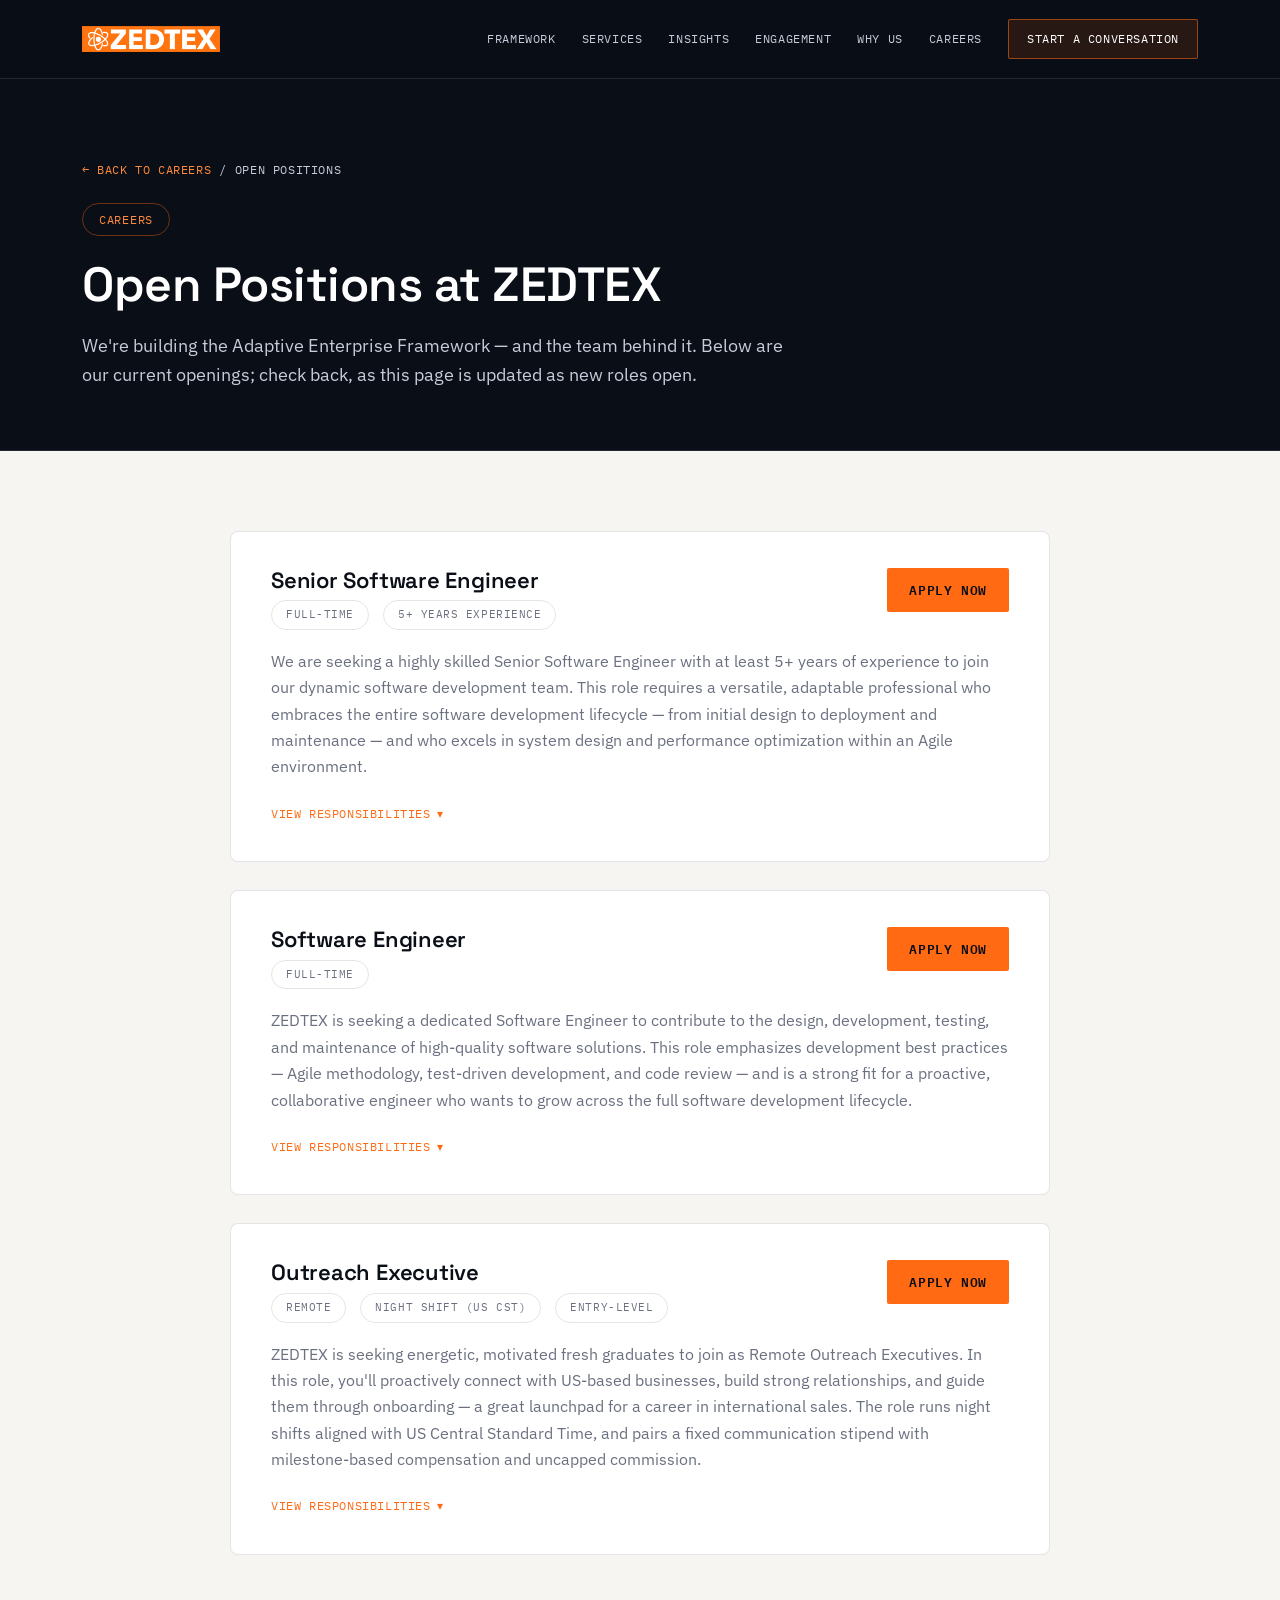
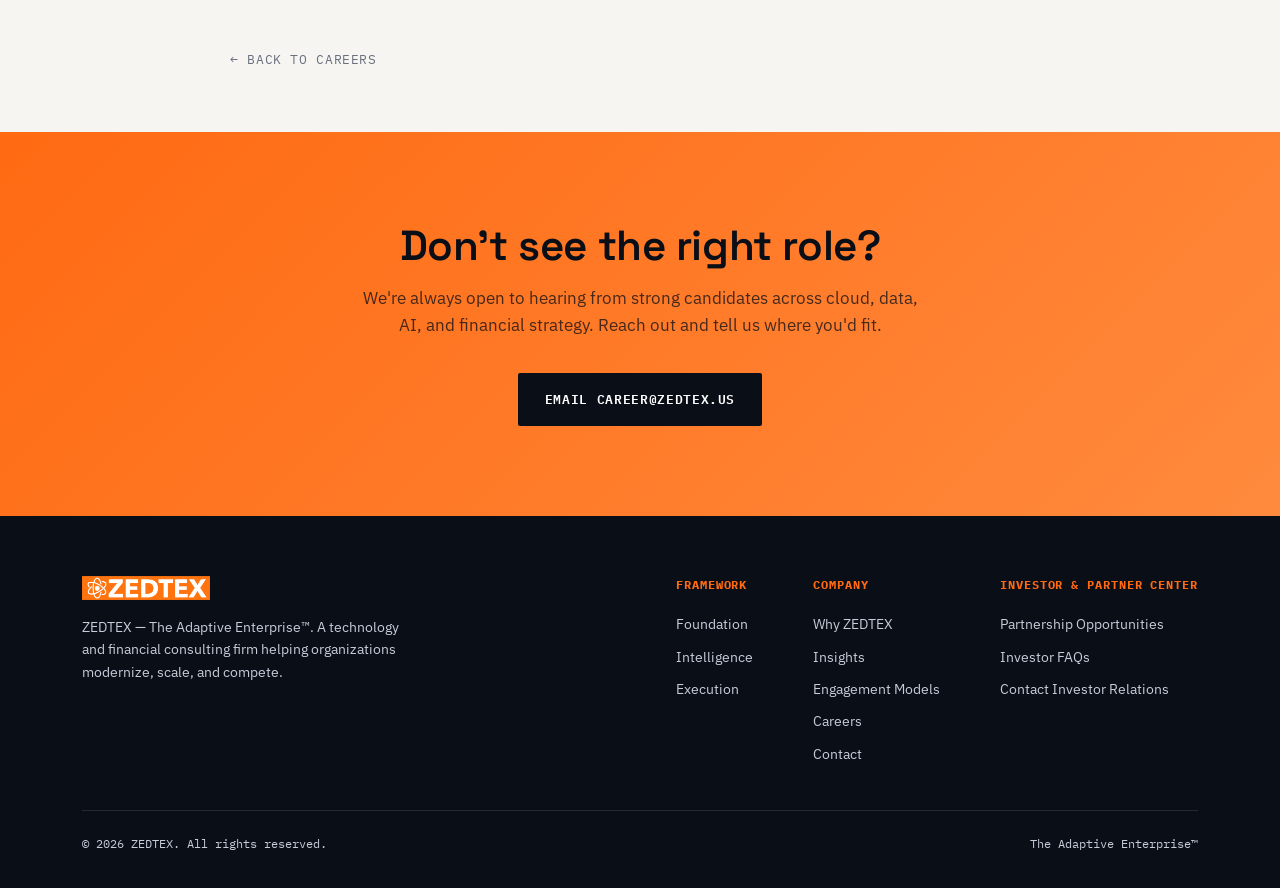
==== open-positions.html @ 7d9b707e "First formal release with MVP" ====
<!DOCTYPE html>
<html lang="en">
<head>
<meta charset="UTF-8">
<meta name="viewport" content="width=device-width, initial-scale=1.0">
<title>Open Positions — ZEDTEX Careers</title>
<meta name="description" content="Current open roles at ZEDTEX — join our technology and financial consulting team.">
<link rel="preconnect" href="https://fonts.googleapis.com">
<link rel="preconnect" href="https://fonts.gstatic.com" crossorigin>
<link href="https://fonts.googleapis.com/css2?family=Space+Grotesk:wght@500;600;700&family=IBM+Plex+Sans:wght@400;500;600&family=IBM+Plex+Mono:wght@400;500&display=swap" rel="stylesheet">
<link rel="stylesheet" href="assets/style.css">
</head>
<body>

<!-- ============ NAV ============ -->
<nav class="nav">
  <div class="wrap">
    <a href="index.html#top" class="nav-logo"><img src="assets/logo.png" alt="ZEDTEX"></a>
    <button class="nav-toggle" id="navToggle" aria-label="Toggle menu"><span></span><span></span><span></span></button>
    <div class="nav-links" id="navLinks">
      <a href="index.html#framework">Framework</a>
      <a href="index.html#deliver">Services</a>
      <a href="index.html#insights">Insights</a>
      <a href="index.html#engage">Engagement</a>
      <a href="index.html#why">Why Us</a>
      <a href="index.html#careers">Careers</a>
      <a href="index.html#contact" class="nav-cta js-open-contact">Start a Conversation</a>
    </div>
  </div>
</nav>

<!-- ============ HERO ============ -->
<header class="article-hero">
  <div class="wrap">
    <div class="article-crumb">
      <a href="index.html#careers">← Back to Careers</a>
      <span>/</span>
      <span>Open Positions</span>
    </div>
    <span class="tag">Careers</span>
    <h1>Open Positions at ZEDTEX</h1>
    <p class="article-dek">We're building the Adaptive Enterprise Framework — and the team behind it. Below are our current openings; check back, as this page is updated as new roles open.</p>
  </div>
</header>

<!-- ============ JOBS ============ -->
<section class="article-body">
  <div class="wrap">
    <div class="jobs-list">

      <!-- JOB 1 -->
      <article class="job-card">
        <div class="job-head">
          <div>
            <h2 class="job-title">Senior Software Engineer</h2>
            <div class="job-meta">
              <span>Full-Time</span>
              <span>5+ Years Experience</span>
            </div>
          </div>
          <a class="job-apply" href="mailto:career@zedtex.us?subject=Application%20for%20Senior%20Software%20Engineer&body=Hi%20ZEDTEX%20team%2C%0D%0A%0D%0AI%27d%20like%20to%20apply%20for%20the%20Senior%20Software%20Engineer%20role.%0D%0A%0D%0AName%3A%20%0D%0APhone%3A%20%0D%0ALinkedIn%2FPortfolio%3A%20%0D%0A%0D%0APlease%20find%20my%20resume%20attached.%0D%0A%0D%0AThanks%2C">Apply Now</a>
        </div>
        <p>We are seeking a highly skilled Senior Software Engineer with at least 5+ years of experience to join our dynamic software development team. This role requires a versatile, adaptable professional who embraces the entire software development lifecycle — from initial design to deployment and maintenance — and who excels in system design and performance optimization within an Agile environment.</p>
        <button class="job-toggle" aria-expanded="false">View responsibilities <span class="chev" aria-hidden="true">▾</span></button>
        <ul class="job-responsibilities">
          <li>Design and implement scalable, high-performance software systems according to business and technical requirements.</li>
          <li>Participate actively in sprint planning sessions, ensuring accurate estimation and timely delivery of user stories and tasks.</li>
          <li>Conduct rigorous code reviews to maintain code quality, security, and adherence to established best practices.</li>
          <li>Optimize software performance through profiling, analysis, and refactoring to improve responsiveness and efficiency.</li>
          <li>Promote and uphold Agile methodologies, encouraging continuous integration and continuous deployment practices.</li>
          <li>Stay current with emerging technologies and industry trends to evaluate and integrate relevant tools and approaches.</li>
          <li>Identify and resolve technical challenges proactively, ensuring minimal disruption to project timelines.</li>
          <li>Document system designs, architecture decisions, and coding standards to facilitate team communication and onboarding.</li>
        </ul>
      </article>

      <!-- JOB 2 -->
      <article class="job-card">
        <div class="job-head">
          <div>
            <h2 class="job-title">Software Engineer</h2>
            <div class="job-meta">
              <span>Full-Time</span>
            </div>
          </div>
          <a class="job-apply" href="mailto:career@zedtex.us?subject=Application%20for%20Software%20Engineer&body=Hi%20ZEDTEX%20team%2C%0D%0A%0D%0AI%27d%20like%20to%20apply%20for%20the%20Software%20Engineer%20role.%0D%0A%0D%0AName%3A%20%0D%0APhone%3A%20%0D%0ALinkedIn%2FPortfolio%3A%20%0D%0A%0D%0APlease%20find%20my%20resume%20attached.%0D%0A%0D%0AThanks%2C">Apply Now</a>
        </div>
        <p>ZEDTEX is seeking a dedicated Software Engineer to contribute to the design, development, testing, and maintenance of high-quality software solutions. This role emphasizes development best practices — Agile methodology, test-driven development, and code review — and is a strong fit for a proactive, collaborative engineer who wants to grow across the full software development lifecycle.</p>
        <button class="job-toggle" aria-expanded="false">View responsibilities <span class="chev" aria-hidden="true">▾</span></button>
        <ul class="job-responsibilities">
          <li>Develop, test, and maintain reliable repositories following the full development lifecycle.</li>
          <li>Implement test-driven development practices to ensure code quality and reduce defects.</li>
          <li>Participate in code reviews to uphold coding standards, identify issues, and share knowledge with peers.</li>
          <li>Collaborate with product managers, designers, and other engineers to deliver features according to requirements.</li>
          <li>Apply Agile methodology principles by actively engaging in sprint planning, daily stand-ups, and retrospectives.</li>
          <li>Document software design, code changes, and processes to maintain clear technical records.</li>
          <li>Adhere to company policies, security standards, and quality assurance processes throughout the development cycle.</li>
        </ul>
      </article>

      <!-- JOB 3 -->
      <article class="job-card">
        <div class="job-head">
          <div>
            <h2 class="job-title">Outreach Executive</h2>
            <div class="job-meta">
              <span>Remote</span>
              <span>Night Shift (US CST)</span>
              <span>Entry-Level</span>
            </div>
          </div>
          <a class="job-apply" href="mailto:career@zedtex.us?subject=Application%20for%20Outreach%20Executive&body=Hi%20ZEDTEX%20team%2C%0D%0A%0D%0AI%27d%20like%20to%20apply%20for%20the%20Outreach%20Executive%20role.%0D%0A%0D%0AName%3A%20%0D%0APhone%3A%20%0D%0ALinkedIn%2FPortfolio%3A%20%0D%0A%0D%0APlease%20find%20my%20resume%20attached.%0D%0A%0D%0AThanks%2C">Apply Now</a>
        </div>
        <p>ZEDTEX is seeking energetic, motivated fresh graduates to join as Remote Outreach Executives. In this role, you'll proactively connect with US-based businesses, build strong relationships, and guide them through onboarding — a great launchpad for a career in international sales. The role runs night shifts aligned with US Central Standard Time, and pairs a fixed communication stipend with milestone-based compensation and uncapped commission.</p>
        <button class="job-toggle" aria-expanded="false">View responsibilities <span class="chev" aria-hidden="true">▾</span></button>
        <ul class="job-responsibilities">
          <li>Initiate outbound calls and messages to US-based businesses to generate new business leads.</li>
          <li>Build authentic relationships with prospective clients by understanding their needs and offering tailored onboarding assistance.</li>
          <li>Guide interested businesses through all stages of the onboarding process to ensure a smooth, positive experience.</li>
          <li>Maintain organized, accurate records of all lead interactions, managing the pipeline from initial contact through final sign-up in the CRM.</li>
          <li>Coordinate outreach activities during night shifts to align with US Central Standard Time and maximize engagement.</li>
          <li>Utilize CRM tools, including HubSpot, to track progress, update contact information, and monitor lead status.</li>
          <li>Collaborate with internal teams to provide feedback on customer needs and improve engagement and onboarding workflows.</li>
          <li>Participate in training sessions to stay knowledgeable about the US market and enhance sales technique.</li>
        </ul>
      </article>

    </div>

    <div style="max-width:820px; margin:44px auto 0;">
      <a href="index.html#careers" class="article-back">← Back to Careers</a>
    </div>
  </div>
</section>

<!-- ============ CTA ============ -->
<section class="cta" id="contact">
  <div class="wrap">
    <h2>Don't see the right role?</h2>
    <p>We're always open to hearing from strong candidates across cloud, data, AI, and financial strategy. Reach out and tell us where you'd fit.</p>
    <a href="mailto:career@zedtex.us?subject=General%20Application" class="btn btn-primary">Email career@zedtex.us</a>
  </div>
</section>

<!-- ============ FOOTER ============ -->
<footer>
  <div class="wrap">
    <div class="foot-top">
      <div>
        <img src="assets/logo.png" alt="ZEDTEX">
        <p>ZEDTEX — The Adaptive Enterprise™. A technology and financial consulting firm helping organizations modernize, scale, and compete.</p>
      </div>
      <div class="foot-links">
        <div class="foot-col">
          <b>Framework</b>
          <a href="index.html#framework">Foundation</a>
          <a href="index.html#framework">Intelligence</a>
          <a href="index.html#framework">Execution</a>
        </div>
        <div class="foot-col">
          <b>Company</b>
          <a href="index.html#why">Why ZEDTEX</a>
          <a href="index.html#insights">Insights</a>
          <a href="index.html#engage">Engagement Models</a>
          <a href="index.html#careers">Careers</a>
          <a href="index.html#contact">Contact</a>
        </div>
        <div class="foot-col">
          <b>Investor &amp; Partner Center</b>
          <a href="index.html#why">Partnership Opportunities</a>
          <a href="index.html#insights">Investor FAQs</a>
          <a href="index.html#engage">Contact Investor Relations</a>
        </div>
      </div>
    </div>
    <div class="foot-bottom">
      <span>© 2026 ZEDTEX. All rights reserved.</span>
      <span>The Adaptive Enterprise™</span>
    </div>
  </div>
</footer>

<!-- ============ CONTACT MODAL ============ -->
<div class="modal-overlay" id="contactOverlay" aria-hidden="true">
  <div class="modal" role="dialog" aria-modal="true" aria-labelledby="contactModalTitle">
    <button class="modal-close" id="contactClose" aria-label="Close">✕</button>

    <div class="modal-head">
      <span class="eyebrow on-dark">Start a Conversation</span>
      <h3 id="contactModalTitle">Tell us about your organization.</h3>
      <p>Share a few details and we'll route your message to our team at <b>info@zedtex.us</b>.</p>
    </div>

    <form id="contactForm" class="modal-form" novalidate>
      <label>
        <span>Full Name <em>*</em></span>
        <input type="text" name="name" id="cf-name" required autocomplete="name">
      </label>
      <label>
        <span>Email <em>*</em></span>
        <input type="email" name="email" id="cf-email" required autocomplete="email">
      </label>
      <label>
        <span>Phone <em class="optional">(optional)</em></span>
        <input type="tel" name="phone" id="cf-phone" autocomplete="tel">
      </label>
      <label>
        <span>Message <em>*</em></span>
        <textarea name="message" id="cf-message" rows="4" required></textarea>
      </label>

      <div class="modal-error" id="contactError" hidden>Please fill in your name, email, and message.</div>

      <button type="submit" class="btn btn-primary modal-submit">Send Message</button>
      <p class="modal-note">This opens your email app with your message pre-filled, addressed to info@zedtex.us — just hit send from there.</p>
    </form>
  </div>
</div>

<script src="assets/script.js"></script>
</body>
</html>
---- assets/style.css ----
/* ================================
   ZEDTEX — The Adaptive Enterprise
   Design tokens
================================= */
:root{
  --ink:        #0A0E17;   /* primary dark bg */
  --ink-2:      #121826;   /* raised dark surface */
  --ink-3:      #1B2333;   /* border/divider on dark */
  --paper:      #F6F5F1;   /* light bg */
  --paper-2:    #ECEAE3;   /* raised light surface */
  --slate:      #2A2E3A;   /* body text on light */
  --slate-soft: #6B7080;   /* muted text on light */
  --mist:       #C7CCDA;   /* muted text on dark */
  --orange:     #FF6A12;   /* brand */
  --orange-2:   #FF8A3D;   /* brand hover/lighter */
  --cyan:       #3FE3D0;   /* data/tech accent */
  --line-light: rgba(42,46,58,0.12);
  --line-dark:  rgba(199,204,218,0.14);

  --f-display: 'Space Grotesk', 'Arial Narrow', sans-serif;
  --f-body:    'IBM Plex Sans', -apple-system, sans-serif;
  --f-mono:    'IBM Plex Mono', ui-monospace, monospace;

  --container: 1180px;
}

*{box-sizing:border-box; margin:0; padding:0;}
html{scroll-behavior:smooth;}
body{
  font-family:var(--f-body);
  background:var(--paper);
  color:var(--slate);
  line-height:1.6;
  -webkit-font-smoothing:antialiased;
  overflow-x:hidden;
}
img{max-width:100%; display:block;}
a{color:inherit; text-decoration:none;}
ul{list-style:none;}
section{position:relative;}
.wrap{
  max-width:var(--container);
  margin:0 auto;
  padding:0 32px;
}
@media (max-width:640px){ .wrap{padding:0 20px;} }

.eyebrow{
  font-family:var(--f-mono);
  font-size:12px;
  letter-spacing:0.18em;
  text-transform:uppercase;
  color:var(--orange);
  display:flex;
  align-items:center;
  gap:10px;
  margin-bottom:16px;
}
.eyebrow::before{
  content:'';
  width:22px; height:1px;
  background:var(--orange);
  display:inline-block;
}
.eyebrow.on-dark{ color:var(--orange-2); }

h1,h2,h3,h4{
  font-family:var(--f-display);
  font-weight:600;
  letter-spacing:-0.01em;
  color:var(--ink);
}
.on-dark h1, .on-dark h2, .on-dark h3, .on-dark p{ color:#fff; }

h2{ font-size:clamp(28px,3.4vw,42px); line-height:1.12; }
h2 .accent{ color:var(--orange); }
p.lede{ font-size:18px; color:var(--slate-soft); max-width:640px; }
.on-dark p.lede{ color:var(--mist); }

/* ---------- Nav ---------- */
.nav{
  position:fixed; top:0; left:0; right:0; z-index:100;
  background:rgba(10,14,23,0.82);
  backdrop-filter:blur(10px);
  border-bottom:1px solid var(--line-dark);
}
.nav .wrap{
  display:flex; align-items:center; justify-content:space-between;
  height:78px;
}
.nav-logo img{ height:26px; width:auto; }
.nav-links{ display:flex; gap:26px; align-items:center; }
.nav-links a{
  font-family:var(--f-mono);
  font-size:12px;
  letter-spacing:0.05em;
  text-transform:uppercase;
  color:var(--mist);
  transition:color .2s ease;
  white-space:nowrap;
}
.nav-links a:hover{ color:#fff; }
.nav-cta{
  border:1px solid rgba(255,106,18,0.55);
  padding:9px 18px;
  border-radius:2px;
  color:#fff !important;
  background:rgba(255,106,18,0.12);
}
.nav-cta:hover{ background:var(--orange); border-color:var(--orange); }
.nav-toggle{ display:none; }

@media (max-width:1040px){
  .nav-links{
    position:fixed; top:78px; left:0; right:0;
    background:var(--ink); flex-direction:column; align-items:flex-start;
    gap:0; padding:8px 24px 20px;
    border-bottom:1px solid var(--line-dark);
    transform:translateY(-140%); transition:transform .3s ease;
  }
  .nav-links.open{ transform:translateY(0); }
  .nav-links a{ padding:14px 0; width:100%; border-bottom:1px solid var(--line-dark); }
  .nav-toggle{
    display:flex; flex-direction:column; gap:5px; background:none; border:0; cursor:pointer; padding:8px;
  }
  .nav-toggle span{ width:22px; height:2px; background:#fff; display:block; }
}

/* ---------- Hero ---------- */
.hero{
  background:
    radial-gradient(1100px 600px at 78% -10%, rgba(255,106,18,0.16), transparent 60%),
    radial-gradient(900px 500px at 15% 110%, rgba(63,227,208,0.10), transparent 55%),
    var(--ink);
  padding:170px 0 110px;
  overflow:hidden;
  border-bottom:1px solid var(--line-dark);
}
.hero .wrap{
  display:grid;
  grid-template-columns:1.15fr 0.85fr;
  gap:56px;
  align-items:center;
}
.hero-copy h1{
  font-size:clamp(40px,5.4vw,68px);
  line-height:1.03;
  color:#fff;
}
.hero-copy h1 span{ color:var(--orange); }
.hero-copy p.lede{ margin:26px 0 38px; }
.hero-tag{
  font-family:var(--f-mono);
  font-size:13px;
  color:var(--cyan);
  margin-top:34px;
  letter-spacing:0.02em;
}
.hero-ctas{ display:flex; gap:16px; flex-wrap:wrap; }
.btn{
  font-family:var(--f-mono);
  font-size:13px;
  letter-spacing:0.05em;
  text-transform:uppercase;
  padding:15px 26px;
  border-radius:2px;
  display:inline-flex;
  align-items:center;
  gap:10px;
  cursor:pointer;
  border:1px solid transparent;
  transition:transform .18s ease, background .18s ease, border-color .18s ease;
}
.btn:hover{ transform:translateY(-2px); }
.btn-primary{ background:var(--orange); color:#0A0E17; font-weight:600; }
.btn-primary:hover{ background:var(--orange-2); }
.btn-ghost{ border-color:rgba(255,255,255,0.25); color:#fff; }
.btn-ghost:hover{ border-color:#fff; }
.btn-ghost.dark{ border-color:var(--line-light); color:var(--ink); }
.btn-ghost.dark:hover{ border-color:var(--ink); }

.hero-visual{ position:relative; }
.hero-visual .frame{
  position:relative;
  border-radius:6px;
  overflow:hidden;
  border:1px solid var(--line-dark);
  box-shadow:0 40px 90px -30px rgba(0,0,0,0.65);
}
.hero-visual img{ width:100%; height:100%; object-fit:cover; opacity:0.96; }
.hero-visual .frame::after{
  content:'';
  position:absolute; inset:0;
  background:linear-gradient(180deg, rgba(10,14,23,0) 40%, rgba(10,14,23,0.85) 100%);
}
.hero-visual-cap{
  position:absolute; left:20px; right:20px; bottom:16px; z-index:2;
  font-family:var(--f-mono); font-size:11.5px; letter-spacing:0.05em;
  color:var(--mist); text-transform:uppercase;
  display:flex; justify-content:space-between;
}
.hero-stats{
  display:flex; gap:34px; margin-top:44px; flex-wrap:wrap;
}
.hero-stats div{ border-left:1px solid var(--line-dark); padding-left:16px; }
.hero-stats b{ display:block; font-family:var(--f-display); font-size:26px; color:#fff; }
.hero-stats span{ font-family:var(--f-mono); font-size:11.5px; color:var(--mist); text-transform:uppercase; letter-spacing:0.04em; }

@media (max-width:900px){
  .hero .wrap{ grid-template-columns:1fr; }
  .hero{ padding:140px 0 70px; }
}

/* ---------- Intro / context ---------- */
.intro{ padding:110px 0; background:var(--paper); }
.intro-grid{
  display:grid;
  grid-template-columns:0.9fr 1.1fr;
  gap:64px;
}
.intro-body p{ color:var(--slate-soft); font-size:16.5px; margin-bottom:18px; }
.intro-body p:last-child{ margin-bottom:0; }
@media (max-width:860px){ .intro-grid{ grid-template-columns:1fr; gap:28px; } }

/* ---------- Vision / Mission ---------- */
.vm{ background:var(--ink); padding:100px 0; border-top:1px solid var(--line-dark); border-bottom:1px solid var(--line-dark); }
.vm-grid{ display:grid; grid-template-columns:1fr 1fr; gap:2px; background:var(--line-dark); border:1px solid var(--line-dark); }
.vm-card{ background:var(--ink); padding:48px 44px; }
.vm-card .num{ font-family:var(--f-mono); color:var(--orange); font-size:13px; letter-spacing:0.1em; margin-bottom:18px; display:block; }
.vm-card h3{ font-size:24px; margin-bottom:16px; color:#fff; }
.vm-card p{ color:var(--mist); font-size:15.5px; }
@media (max-width:760px){ .vm-grid{ grid-template-columns:1fr; } }

/* ---------- Framework (pyramid layers) ---------- */
.framework{ padding:120px 0 100px; background:var(--paper); }
.framework-head{ display:flex; justify-content:space-between; align-items:flex-end; gap:40px; margin-bottom:64px; flex-wrap:wrap; }

.stack{ position:relative; }
.stack::before{ /* the "highway" connecting line */
  content:'';
  position:absolute;
  left:29px; top:14px; bottom:14px;
  width:2px;
  background:linear-gradient(180deg, var(--cyan), var(--orange));
  opacity:0.35;
}
.layer{
  position:relative;
  display:grid;
  grid-template-columns:60px 1fr 340px;
  gap:36px;
  align-items:start;
  padding:34px 0;
  border-bottom:1px solid var(--line-light);
}
.layer:first-child{ padding-top:0; }
.layer:last-child{ border-bottom:none; }
.layer-marker{
  width:60px; height:60px;
  border-radius:50%;
  background:var(--ink);
  border:1px solid var(--line-dark);
  display:flex; align-items:center; justify-content:center;
  font-family:var(--f-mono); font-size:11px; color:var(--cyan);
  letter-spacing:0.04em;
  text-align:center;
  flex-direction:column;
  position:relative; z-index:1;
}
.layer-marker b{ color:#fff; font-size:15px; display:block; font-family:var(--f-display); }
.layer-body h3{ font-size:24px; margin-bottom:6px; }
.layer-body .layer-alias{ font-family:var(--f-mono); font-size:12px; color:var(--orange); text-transform:uppercase; letter-spacing:0.08em; margin-bottom:14px; display:block; }
.layer-body p{ color:var(--slate-soft); font-size:15.5px; max-width:600px; }
.layer-figure{ align-self:center; border-radius:4px; overflow:hidden; border:1px solid var(--line-light); }
.layer-figure img{ width:100%; }
@media (max-width:900px){
  .layer{ grid-template-columns:44px 1fr; }
  .layer-figure{ grid-column:1/-1; margin-top:14px; max-width:340px; }
  .stack::before{ left:21px; }
  .layer-marker{ width:44px; height:44px; font-size:9px; }
  .layer-marker b{ font-size:12px; }
}

/* ---------- Deliverables ---------- */
.deliver{ background:var(--ink-2); padding:110px 0; border-top:1px solid var(--line-dark); }
.deliver h2{ color:#fff; }
.deliver-grid{ max-width:760px; }
.deliver-list{ display:grid; grid-template-columns:1fr 1fr; gap:0; border-top:1px solid var(--line-dark); margin-top:36px; }
.deliver-list li{
  padding:16px 4px;
  border-bottom:1px solid var(--line-dark);
  font-size:14.5px;
  color:var(--mist);
  display:flex; gap:12px; align-items:baseline;
}
.deliver-list li::before{
  content:'—';
  color:var(--orange);
  font-family:var(--f-mono);
}
@media (max-width:640px){
  .deliver-list{ grid-template-columns:1fr; }
}

/* ---------- Figure (annotated image block) ---------- */
.figure{ margin-top:96px; padding-top:80px; border-top:1px solid var(--line-dark); }
.figure-caption{ max-width:680px; margin:0 auto 44px; text-align:center; }
.figure-caption h3{ font-size:clamp(24px,2.6vw,32px); margin:14px 0 16px; color:#fff; }
.figure-caption p{ color:var(--mist); font-size:15.5px; }
.figure-caption .eyebrow{ justify-content:center; }
.figure-media{
  border-radius:6px; overflow:hidden; border:1px solid var(--line-dark);
  box-shadow:0 40px 90px -35px rgba(0,0,0,0.65);
  max-width:960px; margin:0 auto;
}
.figure-legend{
  display:grid; grid-template-columns:repeat(3,1fr); gap:32px;
  max-width:960px; margin:44px auto 0;
  padding-top:36px; border-top:1px solid var(--line-dark);
}
.figure-legend .tag{
  font-family:var(--f-mono); font-size:11px; letter-spacing:0.08em; text-transform:uppercase;
  color:var(--cyan); display:block; margin-bottom:10px;
}
.figure-legend b{ display:block; color:#fff; font-family:var(--f-display); font-size:16px; margin-bottom:8px; line-height:1.3; }
.figure-legend p{ color:var(--mist); font-size:13.5px; }
@media (max-width:820px){
  .figure-legend{ grid-template-columns:1fr; gap:26px; }
}

/* ---------- Industries ---------- */
.industries{ padding:70px 0; background:var(--ink-2); border-top:1px solid var(--line-dark); }
.chip-row{ display:flex; flex-wrap:wrap; gap:14px; }
.chip{
  font-family:var(--f-mono); font-size:12.5px; letter-spacing:0.04em; text-transform:uppercase;
  color:var(--mist); border:1px solid var(--line-dark); padding:12px 20px; border-radius:30px;
}
.chip b{ color:var(--orange); font-weight:600; }

/* ---------- Contact Modal ---------- */
.modal-overlay{
  position:fixed; inset:0; z-index:200;
  background:rgba(6,8,14,0.72);
  backdrop-filter:blur(4px);
  display:flex; align-items:center; justify-content:center;
  padding:24px;
  opacity:0; visibility:hidden;
  transition:opacity .25s ease, visibility .25s ease;
}
.modal-overlay.open{ opacity:1; visibility:visible; }

.modal{
  position:relative;
  width:100%; max-width:460px;
  max-height:90vh;
  overflow-y:auto;
  background:var(--ink-2);
  border:1px solid var(--line-dark);
  border-radius:8px;
  padding:40px 36px 32px;
  transform:translateY(16px);
  transition:transform .25s ease;
  box-shadow:0 60px 120px -30px rgba(0,0,0,0.7);
}
.modal-overlay.open .modal{ transform:translateY(0); }

.modal-close{
  position:absolute; top:18px; right:18px;
  width:34px; height:34px; border-radius:50%;
  background:transparent; border:1px solid var(--line-dark); color:var(--mist);
  cursor:pointer; font-size:14px;
  display:flex; align-items:center; justify-content:center;
  transition:background .2s ease, color .2s ease, border-color .2s ease;
}
.modal-close:hover{ background:var(--orange); border-color:var(--orange); color:#0A0E17; }

.modal-head .eyebrow{ margin-bottom:14px; }
.modal-head h3{ color:#fff; font-size:24px; margin-bottom:10px; }
.modal-head p{ color:var(--mist); font-size:14.5px; margin-bottom:26px; }
.modal-head p b{ color:#fff; }

.modal-form{ display:flex; flex-direction:column; gap:16px; }
.modal-form label{ display:flex; flex-direction:column; gap:7px; }
.modal-form label span{
  font-family:var(--f-mono); font-size:11.5px; letter-spacing:0.06em; text-transform:uppercase;
  color:var(--mist);
}
.modal-form label em{ color:var(--orange-2); font-style:normal; }
.modal-form label em.optional{ color:var(--mist); }
.modal-form input, .modal-form textarea{
  font-family:var(--f-body); font-size:15px;
  background:var(--ink); border:1px solid var(--line-dark); border-radius:4px;
  padding:12px 14px; color:#fff;
  transition:border-color .2s ease;
  resize:vertical;
}
.modal-form input:focus, .modal-form textarea:focus{
  outline:none; border-color:var(--orange);
}
.modal-error{
  font-family:var(--f-mono); font-size:12.5px; color:#FF8A8A;
  background:rgba(255,80,80,0.08); border:1px solid rgba(255,80,80,0.25);
  padding:10px 12px; border-radius:4px;
}
.modal-submit{ justify-content:center; margin-top:6px; }
.modal-note{ font-size:12.5px; color:var(--mist); text-align:center; margin-top:4px; }

@media (max-width:480px){
  .modal{ padding:32px 22px 26px; }
}

/* ---------- Insights Carousel ---------- */
.insights{ background:var(--ink); padding:110px 0 120px; border-top:1px solid var(--line-dark); overflow:hidden; }
.insights-head{
  display:flex; justify-content:space-between; align-items:flex-end; gap:32px;
  margin-bottom:48px; flex-wrap:wrap;
}
.insights-head .lede{ margin-top:18px; }
.insights-nav{ display:flex; gap:10px; flex-shrink:0; }
.insights-arrow{
  width:48px; height:48px; border-radius:50%;
  border:1px solid var(--line-dark);
  background:transparent;
  color:#fff;
  font-size:16px;
  cursor:pointer;
  display:flex; align-items:center; justify-content:center;
  transition:background .2s ease, border-color .2s ease, transform .15s ease;
}
.insights-arrow:hover{ background:var(--orange); border-color:var(--orange); transform:translateY(-2px); }
.insights-arrow:disabled{ opacity:0.3; cursor:default; }
.insights-arrow:disabled:hover{ background:transparent; border-color:var(--line-dark); transform:none; }

.insights-track-wrap{ margin:0 -32px; padding:0 32px; }
.insights-track{
  display:flex;
  gap:24px;
  overflow-x:auto;
  scroll-snap-type:x proximity;
  scroll-behavior:smooth;
  -ms-overflow-style:none;
  scrollbar-width:none;
  padding-bottom:4px;
}
.insights-track::-webkit-scrollbar{ display:none; }

.insight-card{
  flex:0 0 auto;
  width:280px;
  scroll-snap-align:start;
  border:1px solid var(--line-dark);
  border-radius:6px;
  overflow:hidden;
  background:var(--ink-2);
  transition:transform .2s ease, border-color .2s ease;
}
.insight-card:hover{ transform:translateY(-6px); border-color:rgba(255,106,18,0.4); }
.insight-thumb{
  height:170px;
  position:relative;
  background-size:cover;
}
.insight-thumb::after{
  content:'';
  position:absolute; inset:0;
  background-image:url("data:image/svg+xml;utf8,<svg xmlns='http://www.w3.org/2000/svg' width='120' height='120'><filter id='n'><feTurbulence type='fractalNoise' baseFrequency='0.9' numOctaves='2' stitchTiles='stitch'/></filter><rect width='100%25' height='100%25' filter='url(%23n)' opacity='0.35'/></svg>");
  mix-blend-mode:overlay;
  opacity:0.5;
}
.thumb-a{ background:linear-gradient(150deg, #FF6A12, #7A2E06 70%); }
.thumb-b{ background:linear-gradient(150deg, #123B45, #3FE3D0 120%); }
.thumb-c{ background:linear-gradient(150deg, #1B2333, #4A5578); }
.thumb-d{ background:linear-gradient(150deg, #FF8A3D, #1B2333 85%); }
.thumb-logo{ background:var(--orange); }
.thumb-logo::after{ display:none; }
.thumb-logo img{ width:100%; height:100%; object-fit:cover; display:block; }

.insight-card-link{ display:flex; flex-direction:column; }
.insight-card-link:hover .insight-thumb{ filter:brightness(1.08); }
.insight-read{
  display:flex; align-items:center; gap:6px;
  font-family:var(--f-mono); font-size:11.5px; letter-spacing:0.04em; text-transform:uppercase;
  color:var(--orange-2);
  margin:0 20px 20px; padding-top:14px;
  border-top:1px solid var(--line-dark);
}
.insight-card-link:hover .insight-read{ color:#fff; }
.insight-read .arrow{ transition:transform .2s ease; }
.insight-card-link:hover .insight-read .arrow{ transform:translateX(4px); }

.insight-card .tag{
  display:inline-block;
  font-family:var(--f-mono); font-size:11px; letter-spacing:0.06em; text-transform:uppercase;
  color:var(--orange-2);
  margin:20px 20px 10px;
}
.insight-card h3{
  font-size:16.5px; line-height:1.35; color:#fff;
  margin:0 20px 22px;
  font-weight:500;
}
@media (max-width:640px){
  .insight-card{ width:240px; }
  .insights-nav{ order:-1; }
}

/* ---------- Careers ---------- */
.careers{ background:var(--ink-2); padding:100px 0; border-top:1px solid var(--line-dark); border-bottom:1px solid var(--line-dark); }
.careers-grid{ display:grid; grid-template-columns:1fr 1fr; gap:50px; align-items:center; }
.careers-copy p{ color:var(--mist); font-size:16px; margin-bottom:24px; max-width:440px; }
@media (max-width:760px){ .careers-grid{ grid-template-columns:1fr; } }
/* Fix visibility by setting main text to white */
.careers h2, 
.text-white {
  color: #ffffff;
}

/* Accent color for 'with us' matching your logo/eyebrow orange */
.accent-orange {
  color: #ff6b00; /* Use your exact brand orange hex code */
}

/* ---------- Engagement ---------- */
.engage{ padding:120px 0; background:var(--paper); }
.engage-grid{ display:grid; grid-template-columns:repeat(3,1fr); gap:28px; margin-top:56px; }
.engage-card{
  background:#fff; border:1px solid var(--line-light); border-radius:6px;
  padding:38px 32px; position:relative;
  transition:transform .2s ease, box-shadow .2s ease;
}
.engage-card:hover{ transform:translateY(-6px); box-shadow:0 30px 60px -30px rgba(10,14,23,0.25); }
.engage-card .tag{ font-family:var(--f-mono); font-size:11.5px; color:var(--orange); text-transform:uppercase; letter-spacing:0.08em; }
.engage-card h3{ font-size:20px; margin:14px 0 12px; }
.engage-card p{ color:var(--slate-soft); font-size:14.5px; }
@media (max-width:900px){ .engage-grid{ grid-template-columns:1fr; } }

/* ---------- Why ZEDTEX ---------- */
.why{ background:var(--ink); padding:120px 0; border-top:1px solid var(--line-dark); }
.why-copy h2{ color:#fff; }
.why-grid{ display:grid; grid-template-columns:1fr 1fr; gap:60px; align-items:center; }
.why-copy p{ color:var(--mist); font-size:16.5px; margin-bottom:20px; }
.why-traits{ display:grid; grid-template-columns:1fr 1fr; gap:20px 30px; margin-top:10px; }
.why-traits div{ border-top:1px solid var(--line-dark); padding-top:14px; }
.why-traits b{ display:block; color:#fff; font-family:var(--f-display); font-size:17px; margin-bottom:4px; }
.why-traits span{ color:var(--mist); font-size:13.5px; }
@media (max-width:900px){ .why-grid{ grid-template-columns:1fr; } }

/* ---------- CTA ---------- */
.cta{
  background:linear-gradient(135deg, #FF6A12, #FF8A3D);
  padding:90px 0;
  text-align:center;
}
.cta h2{ color:#0A0E17; }
.cta p{ color:rgba(10,14,23,0.75); font-size:17px; margin:16px auto 34px; max-width:560px; }
.cta .btn-primary{ background:#0A0E17; color:#fff; }
.cta .btn-primary:hover{ background:#1B2333; }

/* ---------- Footer ---------- */
footer{ background:var(--ink); padding:60px 0 34px; }
.foot-top{ display:flex; justify-content:space-between; flex-wrap:wrap; gap:40px; padding-bottom:40px; border-bottom:1px solid var(--line-dark); }
.foot-top img{ height:24px; margin-bottom:16px; }
.foot-top p{ color:var(--mist); font-size:14px; max-width:340px; }
.foot-links{ display:flex; gap:60px; flex-wrap:wrap; }
.foot-col b{ font-family:var(--f-mono); font-size:11.5px; color:var(--orange); text-transform:uppercase; letter-spacing:0.08em; display:block; margin-bottom:14px; }
.foot-col a{ display:block; color:var(--mist); font-size:14px; padding:5px 0; }
.foot-col a:hover{ color:#fff; }
.foot-bottom{ display:flex; justify-content:space-between; padding-top:24px; font-family:var(--f-mono); font-size:11.5px; color:var(--mist); flex-wrap:wrap; gap:10px; }

/* ================================
   Article Pages (assets/../articles/*.html)
================================= */
.article-hero{
  background:var(--ink);
  padding:160px 0 60px;
  border-bottom:1px solid var(--line-dark);
}
.article-crumb{
  font-family:var(--f-mono); font-size:12px; letter-spacing:0.05em; text-transform:uppercase;
  color:var(--mist); margin-bottom:24px; display:flex; align-items:center; gap:8px;
}
.article-crumb a{ color:var(--orange-2); }
.article-crumb a:hover{ color:#fff; }
.article-hero .tag{
  display:inline-block;
  font-family:var(--f-mono); font-size:12px; letter-spacing:0.06em; text-transform:uppercase;
  color:var(--orange-2); border:1px solid rgba(255,106,18,0.4); border-radius:30px;
  padding:6px 16px; margin-bottom:22px;
}
.article-hero h1{
  color:#fff; font-size:clamp(30px,4.2vw,48px); line-height:1.12; max-width:820px;
}
.article-dek{ color:var(--mist); font-size:18px; max-width:720px; margin-top:20px; }
.article-meta{
  display:flex; gap:24px; flex-wrap:wrap;
  margin-top:34px; padding-top:24px; border-top:1px solid var(--line-dark);
  font-family:var(--f-mono); font-size:12px; color:var(--mist); text-transform:uppercase; letter-spacing:0.04em;
}
.article-meta b{ color:#fff; font-family:var(--f-display); text-transform:none; letter-spacing:0; font-size:14px; }

.article-body{ background:var(--paper); padding:80px 0 60px; }
.article-body-inner{ max-width:720px; margin:0 auto; }
.article-body-inner p{ color:var(--slate); font-size:17px; line-height:1.75; margin-bottom:24px; }
.article-body-inner h2{
  color:var(--ink); font-size:24px; margin:48px 0 18px;
}
.article-body-inner h2 .num{ color:var(--orange); margin-right:10px; }
.article-body-inner ul{ margin:0 0 28px; padding-left:0; }
.article-body-inner ul li{
  position:relative; padding-left:26px; margin-bottom:14px;
  color:var(--slate); font-size:16px; line-height:1.6;
}
.article-body-inner ul li::before{
  content:'—'; position:absolute; left:0; color:var(--orange); font-family:var(--f-mono);
}
.article-body-inner ul li b{ color:var(--ink); }
.article-pull{
  border-left:3px solid var(--orange);
  padding:6px 0 6px 24px;
  margin:36px 0;
  font-family:var(--f-display);
  font-size:21px; line-height:1.5;
  color:var(--ink);
}
.article-divider{ border:none; border-top:1px solid var(--line-light); margin:48px 0; }
.article-contact-block p{ color:var(--slate-soft); font-size:15px; margin-bottom:4px; }
.article-contact-block b{ color:var(--ink); }

.article-back{
  display:inline-flex; align-items:center; gap:8px;
  font-family:var(--f-mono); font-size:12.5px; text-transform:uppercase; letter-spacing:0.05em;
  color:var(--slate-soft); margin-top:50px;
}
.article-back:hover{ color:var(--orange); }

@media (max-width:640px){
  .article-hero{ padding:140px 0 44px; }
  .article-body{ padding:56px 0 40px; }
}

/* ================================
   Open Positions Page
================================= */
.jobs-list{ max-width:820px; margin:0 auto; display:flex; flex-direction:column; gap:28px; }
.job-card{
  background:#fff; border:1px solid var(--line-light); border-radius:8px;
  padding:36px 40px;
}
.job-head{
  display:flex; justify-content:space-between; align-items:flex-start; gap:24px;
  flex-wrap:wrap; margin-bottom:18px;
}
.job-title{ font-size:22px; color:var(--ink); margin-bottom:8px; }
.job-meta{ display:flex; gap:14px; flex-wrap:wrap; }
.job-meta span{
  font-family:var(--f-mono); font-size:11px; letter-spacing:0.05em; text-transform:uppercase;
  color:var(--slate-soft); border:1px solid var(--line-light); border-radius:30px; padding:5px 14px;
}
.job-apply{
  flex-shrink:0;
  font-family:var(--f-mono); font-size:12.5px; letter-spacing:0.05em; text-transform:uppercase;
  background:var(--orange); color:#0A0E17; font-weight:600;
  padding:12px 22px; border-radius:2px;
  display:inline-flex; align-items:center; gap:8px;
  transition:background .2s ease, transform .2s ease;
}
.job-apply:hover{ background:var(--orange-2); transform:translateY(-2px); }

.job-card p{ color:var(--slate-soft); font-size:15.5px; line-height:1.7; margin-bottom:20px; }
.job-toggle{
  font-family:var(--f-mono); font-size:12px; letter-spacing:0.05em; text-transform:uppercase;
  color:var(--orange); cursor:pointer; display:inline-flex; align-items:center; gap:6px;
  background:none; border:none; padding:0;
}
.job-toggle .chev{ transition:transform .2s ease; }
.job-toggle[aria-expanded="true"] .chev{ transform:rotate(180deg); }
.job-responsibilities{
  margin-top:20px; padding-top:20px; border-top:1px solid var(--line-light);
  display:none;
}
.job-responsibilities.open{ display:block; }
.job-responsibilities li{
  position:relative; padding-left:22px; margin-bottom:12px;
  color:var(--slate); font-size:14.5px; line-height:1.6;
}
.job-responsibilities li::before{
  content:'—'; position:absolute; left:0; color:var(--orange); font-family:var(--f-mono);
}
@media (max-width:640px){
  .job-card{ padding:28px 24px; }
  .job-head{ flex-direction:column; }
  .job-apply{ width:100%; justify-content:center; }
}
/* reveal on scroll */
.reveal{ opacity:0; transform:translateY(24px); transition:opacity .7s ease, transform .7s ease; }
.reveal.show{ opacity:1; transform:none; }

@media (prefers-reduced-motion:reduce){
  .reveal{ opacity:1; transform:none; transition:none; }
  html{ scroll-behavior:auto; }
}
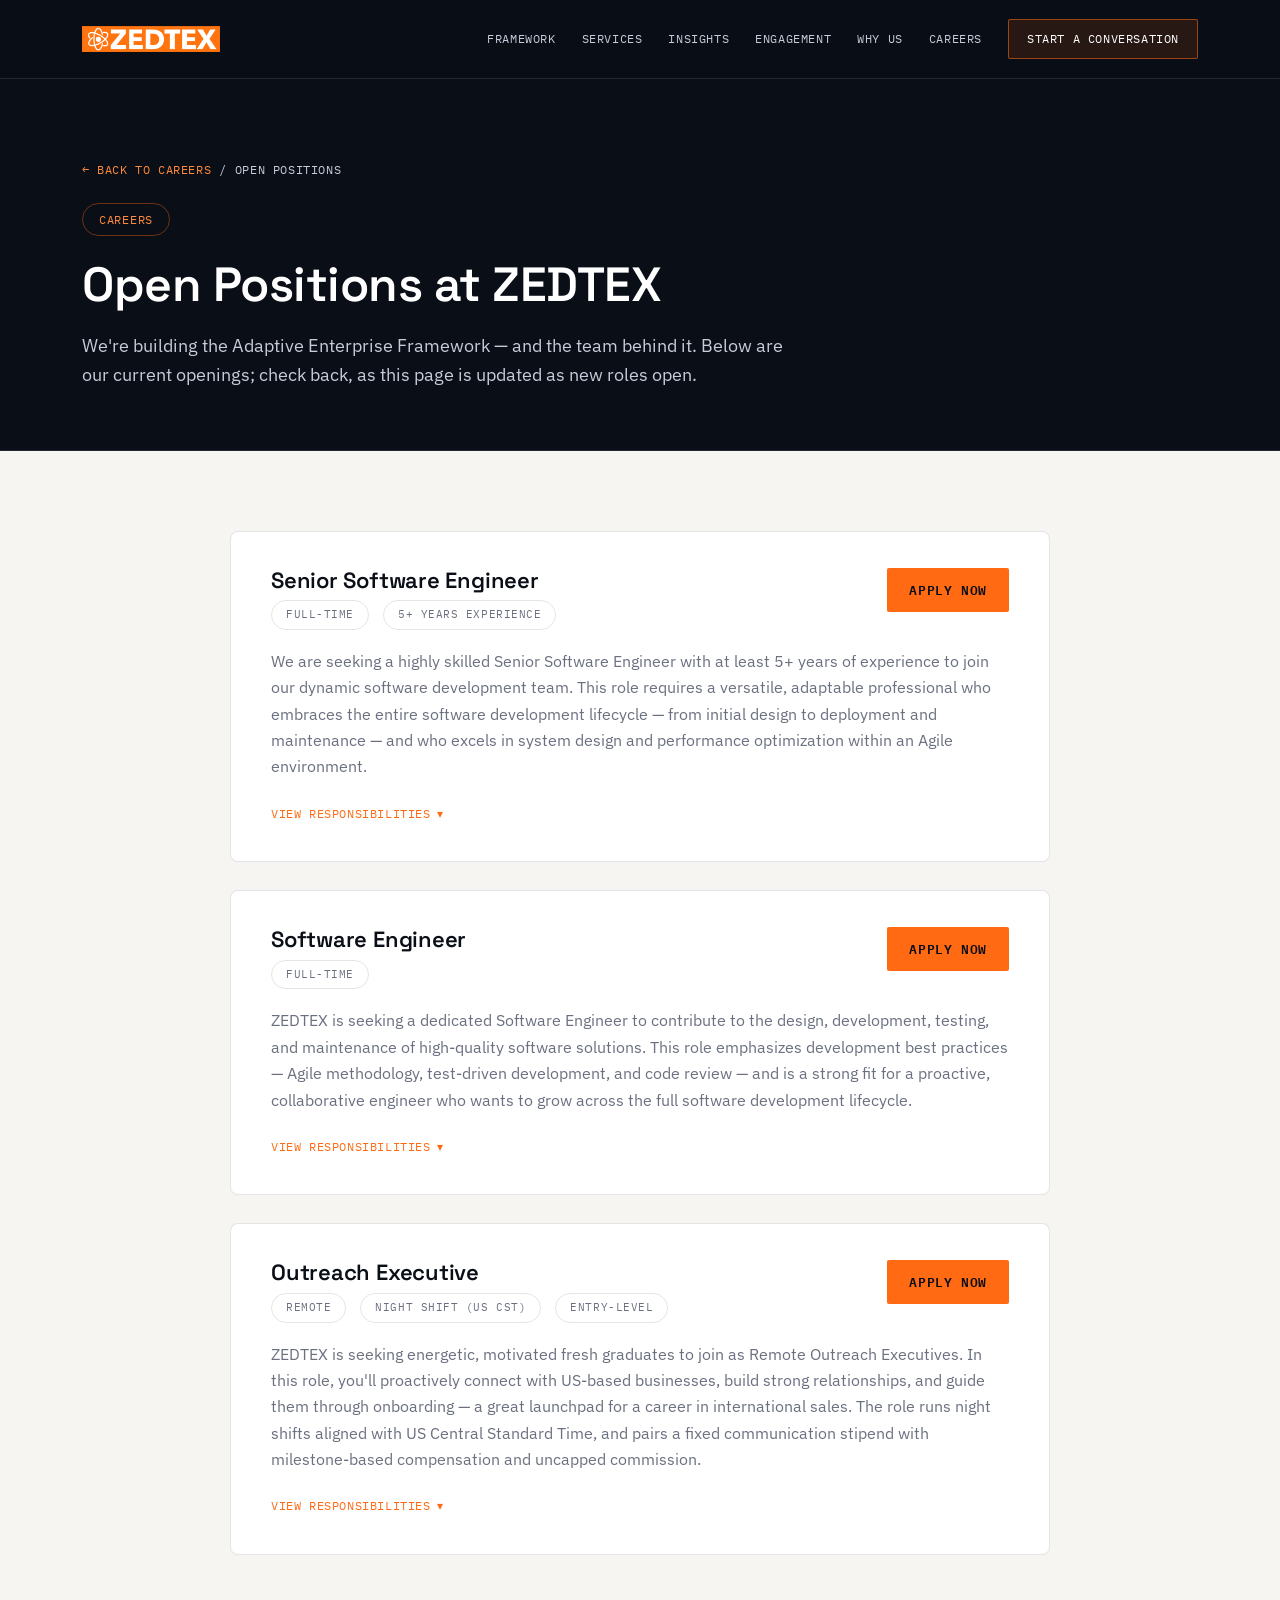
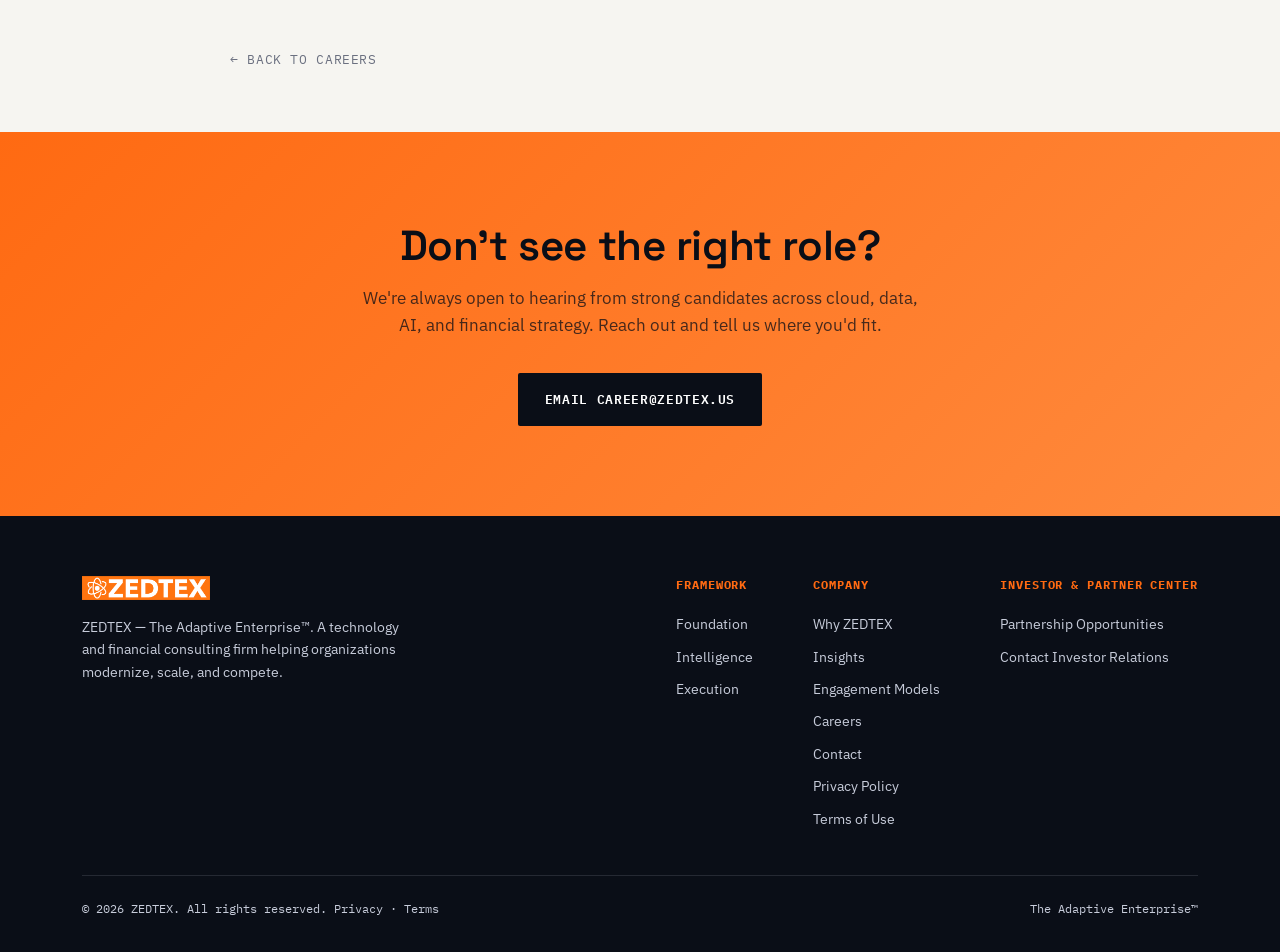
==== commit 062e6568: "Publish Insights article, GA4, and sitewide SEO for www.zedtex.us. Adds the Modern Software Developm" ====
--- a/open-positions.html
+++ b/open-positions.html
@@ -1,14 +1,90 @@
 <!DOCTYPE html>
 <html lang="en">
 <head>
+<!-- Google tag (gtag.js) -->
+<script async src="https://www.googletagmanager.com/gtag/js?id=G-9G9MPFSMP6"></script>
+<script>
+  window.dataLayer = window.dataLayer || [];
+  function gtag(){dataLayer.push(arguments);}
+  gtag('js', new Date());
+
+  gtag('config', 'G-9G9MPFSMP6');
+</script>
 <meta charset="UTF-8">
 <meta name="viewport" content="width=device-width, initial-scale=1.0">
-<title>Open Positions — ZEDTEX Careers</title>
-<meta name="description" content="Current open roles at ZEDTEX — join our technology and financial consulting team.">
+<title>Careers at ZEDTEX | Open Positions</title>
+<meta name="description" content="Join ZEDTEX — open roles for Senior Software Engineer, Software Engineer, and Outreach Executive. Technology and financial consulting, US-based.">
+<meta name="author" content="ZEDTEX">
+<meta name="robots" content="index,follow">
+<meta name="theme-color" content="#0A0E17">
+<link rel="canonical" href="https://www.zedtex.us/open-positions.html">
+<link rel="icon" href="/favicon.ico" sizes="any">
+<link rel="apple-touch-icon" href="assets/apple-touch-icon.png">
+<meta property="og:type" content="website">
+<meta property="og:site_name" content="ZEDTEX">
+<meta property="og:title" content="Careers at ZEDTEX | Open Positions">
+<meta property="og:description" content="Join ZEDTEX — open roles for Senior Software Engineer, Software Engineer, and Outreach Executive. Technology and financial consulting, US-based.">
+<meta property="og:url" content="https://www.zedtex.us/open-positions.html">
+<meta property="og:image" content="https://www.zedtex.us/assets/logo.png">
+<meta name="twitter:card" content="summary">
+<meta name="twitter:title" content="Careers at ZEDTEX | Open Positions">
+<meta name="twitter:description" content="Join ZEDTEX — open roles for Senior Software Engineer, Software Engineer, and Outreach Executive. Technology and financial consulting, US-based.">
+<meta name="twitter:image" content="https://www.zedtex.us/assets/logo.png">
 <link rel="preconnect" href="https://fonts.googleapis.com">
 <link rel="preconnect" href="https://fonts.gstatic.com" crossorigin>
 <link href="https://fonts.googleapis.com/css2?family=Space+Grotesk:wght@500;600;700&family=IBM+Plex+Sans:wght@400;500;600&family=IBM+Plex+Mono:wght@400;500&display=swap" rel="stylesheet">
 <link rel="stylesheet" href="assets/style.css">
+<script type="application/ld+json">
+{
+  "@context": "https://schema.org",
+  "@graph": [
+    {
+      "@type": "JobPosting",
+      "title": "Senior Software Engineer",
+      "description": "Senior Software Engineer with 5+ years of experience across the software development lifecycle, system design, and performance optimization in an Agile environment.",
+      "datePosted": "2026-07-01",
+      "employmentType": "FULL_TIME",
+      "hiringOrganization": {
+        "@type": "Organization",
+        "name": "ZEDTEX",
+        "sameAs": "https://www.zedtex.us/",
+        "logo": "https://www.zedtex.us/assets/logo.png"
+      },
+      "url": "https://www.zedtex.us/open-positions.html",
+      "applicantLocationRequirements": { "@type": "Country", "name": "United States" }
+    },
+    {
+      "@type": "JobPosting",
+      "title": "Software Engineer",
+      "description": "Software Engineer to design, develop, test, and maintain high-quality software using Agile, test-driven development, and code review.",
+      "datePosted": "2026-07-01",
+      "employmentType": "FULL_TIME",
+      "hiringOrganization": {
+        "@type": "Organization",
+        "name": "ZEDTEX",
+        "sameAs": "https://www.zedtex.us/",
+        "logo": "https://www.zedtex.us/assets/logo.png"
+      },
+      "url": "https://www.zedtex.us/open-positions.html"
+    },
+    {
+      "@type": "JobPosting",
+      "title": "Outreach Executive",
+      "description": "Remote Outreach Executive, night shift aligned with US Central Time, connecting with US-based businesses and guiding onboarding.",
+      "datePosted": "2026-07-01",
+      "employmentType": "FULL_TIME",
+      "jobLocationType": "TELECOMMUTE",
+      "hiringOrganization": {
+        "@type": "Organization",
+        "name": "ZEDTEX",
+        "sameAs": "https://www.zedtex.us/",
+        "logo": "https://www.zedtex.us/assets/logo.png"
+      },
+      "url": "https://www.zedtex.us/open-positions.html"
+    }
+  ]
+}
+</script>
 </head>
 <body>
 
@@ -164,17 +240,18 @@
           <a href="index.html#engage">Engagement Models</a>
           <a href="index.html#careers">Careers</a>
           <a href="index.html#contact">Contact</a>
+          <a href="privacy.html">Privacy Policy</a>
+          <a href="terms.html">Terms of Use</a>
         </div>
         <div class="foot-col">
           <b>Investor &amp; Partner Center</b>
-          <a href="index.html#why">Partnership Opportunities</a>
-          <a href="index.html#insights">Investor FAQs</a>
-          <a href="index.html#engage">Contact Investor Relations</a>
+          <a href="#contact" class="js-open-contact">Partnership Opportunities</a>
+          <a href="#contact" class="js-open-contact">Contact Investor Relations</a>
         </div>
       </div>
     </div>
     <div class="foot-bottom">
-      <span>© 2026 ZEDTEX. All rights reserved.</span>
+      <span>© 2026 ZEDTEX. All rights reserved. <a href="privacy.html">Privacy</a> · <a href="terms.html">Terms</a></span>
       <span>The Adaptive Enterprise™</span>
     </div>
   </div>
--- a/assets/style.css
+++ b/assets/style.css
@@ -1,6 +1,6 @@
 /* ================================
    ZEDTEX — The Adaptive Enterprise
-   Design tokens
+   Design tokens   Changes made on 2026-07-29
 ================================= */
 :root{
   --ink:        #0A0E17;   /* primary dark bg */
@@ -330,6 +330,13 @@
 
 /* ---------- Industries ---------- */
 .industries{ padding:70px 0; background:var(--ink-2); border-top:1px solid var(--line-dark); }
+.industries h2.eyebrow{
+  font-weight:500;
+  color:var(--orange-2);
+  font-size:12px;
+  line-height:1.4;
+  letter-spacing:0.18em;
+}
 .chip-row{ display:flex; flex-wrap:wrap; gap:14px; }
 .chip{
   font-family:var(--f-mono); font-size:12.5px; letter-spacing:0.04em; text-transform:uppercase;
@@ -566,6 +573,8 @@
 .foot-col a{ display:block; color:var(--mist); font-size:14px; padding:5px 0; }
 .foot-col a:hover{ color:#fff; }
 .foot-bottom{ display:flex; justify-content:space-between; padding-top:24px; font-family:var(--f-mono); font-size:11.5px; color:var(--mist); flex-wrap:wrap; gap:10px; }
+.foot-bottom a{ color:var(--mist); }
+.foot-bottom a:hover{ color:#fff; }
 
 /* ================================
    Article Pages (assets/../articles/*.html)
@@ -597,6 +606,15 @@
   font-family:var(--f-mono); font-size:12px; color:var(--mist); text-transform:uppercase; letter-spacing:0.04em;
 }
 .article-meta b{ color:#fff; font-family:var(--f-display); text-transform:none; letter-spacing:0; font-size:14px; }
+.article-tags{
+  display:flex; flex-wrap:wrap; gap:8px;
+  margin-top:22px;
+}
+.article-tags span{
+  font-family:var(--f-mono); font-size:11px; letter-spacing:0.04em;
+  color:var(--orange-2); border:1px solid rgba(255,106,18,0.35);
+  border-radius:30px; padding:5px 12px;
+}
 
 .article-body{ background:var(--paper); padding:80px 0 60px; }
 .article-body-inner{ max-width:720px; margin:0 auto; }
@@ -614,6 +632,27 @@
   content:'—'; position:absolute; left:0; color:var(--orange); font-family:var(--f-mono);
 }
 .article-body-inner ul li b{ color:var(--ink); }
+.article-figure{
+  margin:32px 0 44px;
+  border-radius:6px;
+  overflow:hidden;
+  border:1px solid var(--line-light);
+  background:#fff;
+}
+.article-figure img{
+  width:100%;
+  height:auto;
+  display:block;
+}
+.article-figure figcaption{
+  font-family:var(--f-mono);
+  font-size:12px;
+  letter-spacing:0.02em;
+  color:var(--slate-soft);
+  padding:12px 16px 14px;
+  border-top:1px solid var(--line-light);
+  line-height:1.45;
+}
 .article-pull{
   border-left:3px solid var(--orange);
   padding:6px 0 6px 24px;
